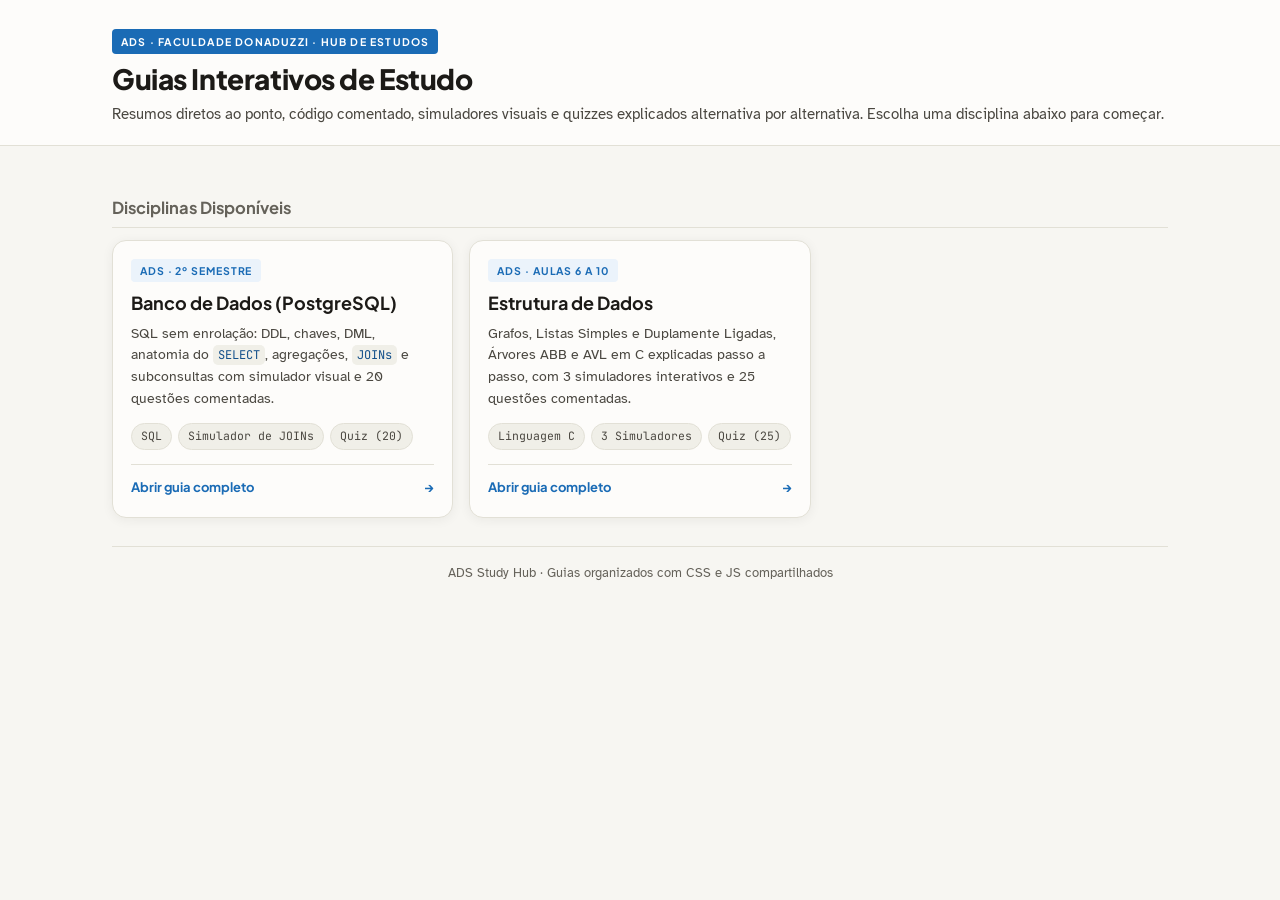
==== index.html @ 8c09e822 "Subindo o site" ====
<!doctype html>
<html lang="pt-BR">
  <head>
    <meta charset="UTF-8" />
    <meta name="viewport" content="width=device-width, initial-scale=1.0" />
    <title>ADS Study Hub — Guias de Estudos</title>
    <link
      href="https://fonts.googleapis.com/css2?family=Atkinson+Hyperlegible:ital,wght@0,400;0,700;1,400;1,700&family=JetBrains+Mono:wght@400;500;600&family=Plus+Jakarta+Sans:wght@500;600;700;800&display=swap"
      rel="stylesheet"
    />
    <link rel="stylesheet" href="assets/css/study-guide.css" />
  </head>
  <body>
    <div class="topbar">
      <div class="header">
        <div class="header-tag">ADS · Faculdade Donaduzzi · Hub de Estudos</div>
        <h1>Guias Interativos de Estudo</h1>
        <p>
          Resumos diretos ao ponto, código comentado, simuladores visuais e quizzes explicados alternativa por
          alternativa. Escolha uma disciplina abaixo para começar.
        </p>
      </div>
    </div>

    <div class="container">
      <div class="section-title">Disciplinas Disponíveis</div>

      <div class="hub-grid">
        <a class="hub-card" href="disciplinas/banco-de-dados.html">
          <span class="hub-card-tag">ADS · 2º Semestre</span>
          <h2>Banco de Dados (PostgreSQL)</h2>
          <p>
            SQL sem enrolação: DDL, chaves, DML, anatomia do <code>SELECT</code>, agregações, <code>JOINs</code> e
            subconsultas com simulador visual e 20 questões comentadas.
          </p>
          <div class="hub-tags">
            <span class="hub-tag">SQL</span>
            <span class="hub-tag">Simulador de JOINs</span>
            <span class="hub-tag">Quiz (20)</span>
          </div>
          <div class="hub-card-cta">
            <span>Abrir guia completo</span>
            <span>→</span>
          </div>
        </a>

        <a class="hub-card" href="disciplinas/estrutura-de-dados.html">
          <span class="hub-card-tag">ADS · Aulas 6 a 10</span>
          <h2>Estrutura de Dados</h2>
          <p>
            Grafos, Listas Simples e Duplamente Ligadas, Árvores ABB e AVL em C explicadas passo a passo, com 3
            simuladores interativos e 25 questões comentadas.
          </p>
          <div class="hub-tags">
            <span class="hub-tag">Linguagem C</span>
            <span class="hub-tag">3 Simuladores</span>
            <span class="hub-tag">Quiz (25)</span>
          </div>
          <div class="hub-card-cta">
            <span>Abrir guia completo</span>
            <span>→</span>
          </div>
        </a>

        <!--
          Para adicionar uma nova disciplina:
          1. Copie disciplinas/_template.html para disciplinas/nova-disciplina.html
          2. Duplique um bloco <a class="hub-card" href="disciplinas/nova-disciplina.html">...</a> aqui.
        -->
      </div>

      <footer class="hub-footer">
        ADS Study Hub · Guias organizados com CSS e JS compartilhados
      </footer>
    </div>
  </body>
</html>
---- assets/css/study-guide.css ----
:root {
  --bg: #f7f6f2;
  --surface: #fdfcfa;
  --surface2: #f0efe8;
  --border: #e2e0d6;
  --text: #1c1a17;
  --text2: #4a4740;
  --text3: #65625a;
  --accent: #1a6bb5;
  --accent-hover: #124f8a;
  --accent-soft: #ebf3fb;
  --blue: #1a6bb5;
  --blue-soft: #ebf3fb;
  --green: #0d7a5f;
  --green-soft: #ebf7f2;
  --green-text: #063d2f;
  --purple: #7c5fd4;
  --purple-soft: #f3f0fb;
  --amber: #e8a020;
  --amber-soft: #fef7e8;
  --amber-text: #6b4200;
  --error: #d64535;
  --error-soft: #fdf1f0;
  --error-text: #5c1a14;
  --shadow: 0 2px 12px rgba(28, 26, 23, 0.06);
  --radius: 14px;
  --radius-sm: 8px;
}

*,
*::before,
*::after {
  box-sizing: border-box;
  margin: 0;
  padding: 0;
}

html,
body {
  max-width: 100%;
  overflow-x: clip;
}

body {
  font-family: 'Atkinson Hyperlegible', sans-serif;
  background: var(--bg);
  color: var(--text);
  font-size: 15.5px;
  line-height: 1.65;
  min-height: 100vh;
  -webkit-text-size-adjust: 100%;
}

/* ====== MOBILE-FIRST HEADER & CONTAINER ====== */
.topbar {
  background: var(--surface);
  border-bottom: 1px solid var(--border);
}

.header {
  padding: 18px 14px 12px;
  max-width: 1120px;
  margin: 0 auto;
}

.header-top-row {
  display: flex;
  flex-wrap: wrap;
  align-items: center;
  gap: 8px 12px;
  margin-bottom: 8px;
}

.hub-back {
  display: inline-flex;
  align-items: center;
  gap: 5px;
  font-family: 'Plus Jakarta Sans', sans-serif;
  font-size: 12px;
  font-weight: 600;
  color: var(--text2);
  background: var(--surface2);
  border: 1px solid var(--border);
  border-radius: 6px;
  padding: 4px 10px;
  text-decoration: none;
  transition: all 0.16s;
}
.hub-back:hover {
  border-color: var(--accent);
  color: var(--accent);
  background: var(--accent-soft);
}

.header-tag {
  display: inline-block;
  background: var(--accent);
  color: #fff;
  font-family: 'Plus Jakarta Sans', sans-serif;
  font-size: 10.5px;
  font-weight: 700;
  letter-spacing: 1.2px;
  text-transform: uppercase;
  padding: 4px 9px;
  border-radius: 4px;
  margin-bottom: 8px;
}

.header-top-row .header-tag {
  margin-bottom: 0;
}

.header h1 {
  font-family: 'Plus Jakarta Sans', sans-serif;
  font-weight: 800;
  letter-spacing: -0.015em;
  font-size: 22px;
  color: var(--text);
  line-height: 1.2;
}

.header p {
  color: var(--text2);
  margin-top: 6px;
  font-size: 14px;
}

.container {
  max-width: 1120px;
  margin: 0 auto;
  padding: 14px 14px 48px;
}

.nav-container {
  max-width: 1120px;
  margin: 0 auto;
  padding: 0 14px 12px;
}

/* ====== HUB (PÁGINA INICIAL) ====== */
.hub-grid {
  display: grid;
  grid-template-columns: 1fr;
  gap: 14px;
  margin-top: 8px;
}

.hub-card {
  display: flex;
  flex-direction: column;
  background: var(--surface);
  border: 1px solid var(--border);
  border-radius: var(--radius);
  padding: 18px;
  box-shadow: var(--shadow);
  text-decoration: none;
  color: inherit;
  transition: transform 0.16s, border-color 0.16s, box-shadow 0.16s;
  min-width: 0;
}
.hub-card:hover {
  transform: translateY(-2px);
  border-color: var(--accent);
  box-shadow: 0 6px 20px rgba(26, 107, 181, 0.1);
}

.hub-card-tag {
  display: inline-block;
  align-self: flex-start;
  font-family: 'Plus Jakarta Sans', sans-serif;
  font-size: 10.5px;
  font-weight: 700;
  letter-spacing: 0.9px;
  text-transform: uppercase;
  padding: 3px 9px;
  border-radius: 4px;
  background: var(--accent-soft);
  color: var(--accent);
  margin-bottom: 10px;
}

.hub-card h2 {
  font-family: 'Plus Jakarta Sans', sans-serif;
  font-weight: 700;
  font-size: 18px;
  line-height: 1.25;
  color: var(--text);
  margin-bottom: 8px;
}

.hub-card p {
  font-size: 14px;
  color: var(--text2);
  line-height: 1.55;
  flex: 1;
}

.hub-tags {
  display: flex;
  flex-wrap: wrap;
  gap: 6px;
  margin-top: 14px;
}

.hub-tag {
  font-family: 'JetBrains Mono', monospace;
  font-size: 11.5px;
  color: var(--text2);
  background: var(--surface2);
  border: 1px solid var(--border);
  border-radius: 999px;
  padding: 3px 9px;
}

.hub-card-cta {
  margin-top: 14px;
  padding-top: 12px;
  border-top: 1px solid var(--border);
  font-family: 'Plus Jakarta Sans', sans-serif;
  font-size: 13px;
  font-weight: 700;
  color: var(--accent);
  display: flex;
  justify-content: space-between;
  align-items: center;
}

.hub-footer {
  margin-top: 28px;
  padding-top: 16px;
  border-top: 1px solid var(--border);
  font-size: 13px;
  color: var(--text3);
  text-align: center;
}

/* ====== ABAS PRINCIPAIS ====== */
.tabs {
  display: grid;
  grid-template-columns: 1fr 1fr;
  gap: 6px;
}

.tab-btn {
  background: var(--surface2);
  border: 1px solid var(--border);
  border-radius: var(--radius-sm);
  min-height: 44px;
  padding: 9px 10px;
  font-family: 'Plus Jakarta Sans', sans-serif;
  font-size: 13.5px;
  font-weight: 600;
  color: var(--text2);
  cursor: pointer;
  transition: all 0.18s;
  text-align: center;
}
.tab-btn:hover {
  color: var(--text);
  border-color: var(--text3);
}
.tab-btn.active {
  background: var(--accent);
  border-color: var(--accent);
  color: #fff;
}

.tab-panel {
  display: none;
  animation: fadeIn 0.2s ease;
}
.tab-panel.active {
  display: block;
}

/* ====== SUB-ABAS ====== */
.subtabs {
  display: flex;
  flex-wrap: nowrap;
  overflow-x: auto;
  -webkit-overflow-scrolling: touch;
  scroll-snap-type: x proximity;
  gap: 8px;
  margin-bottom: 16px;
  padding-bottom: 4px;
  scrollbar-width: none;
}
.subtabs::-webkit-scrollbar {
  display: none;
}

.subtab-btn {
  flex: 0 0 auto;
  scroll-snap-align: start;
  background: var(--surface);
  border: 1px solid var(--border);
  border-radius: 999px;
  min-height: 40px;
  padding: 7px 14px;
  font-family: 'Plus Jakarta Sans', sans-serif;
  font-size: 13px;
  font-weight: 500;
  color: var(--text2);
  cursor: pointer;
  white-space: nowrap;
  transition: all 0.18s;
}
.subtab-btn:hover {
  border-color: var(--accent);
  color: var(--accent);
}
.subtab-btn.active {
  background: var(--accent);
  border-color: var(--accent);
  color: #fff;
  font-weight: 600;
}

.subpanel {
  display: none;
  animation: fadeIn 0.2s ease;
}
.subpanel.active {
  display: block;
}

@keyframes fadeIn {
  from {
    opacity: 0;
    transform: translateY(5px);
  }
  to {
    opacity: 1;
    transform: translateY(0);
  }
}

/* ====== CARDS ====== */
.card {
  background: var(--surface);
  border: 1px solid var(--border);
  border-radius: var(--radius);
  padding: 16px;
  margin-bottom: 16px;
  box-shadow: var(--shadow);
  min-width: 0;
}

.card h2 {
  font-family: 'Plus Jakarta Sans', sans-serif;
  font-weight: 700;
  letter-spacing: -0.01em;
  font-size: 19px;
  margin-bottom: 10px;
  color: var(--text);
  line-height: 1.25;
}

.card h3 {
  font-family: 'Plus Jakarta Sans', sans-serif;
  font-size: 15px;
  font-weight: 700;
  margin: 16px 0 8px;
  color: var(--text);
}

.card p,
.card li {
  color: var(--text2);
  line-height: 1.65;
  overflow-wrap: anywhere;
}
.card ul,
.card ol {
  padding-left: 18px;
  margin-top: 8px;
}
.card li {
  margin-bottom: 6px;
}

/* ====== CODE & SYNTAX HIGHLIGHT ====== */
code {
  font-family: 'JetBrains Mono', monospace;
  font-size: 0.86em;
  background: var(--surface2);
  padding: 2px 5px;
  border-radius: 5px;
  color: #124f8a;
  overflow-wrap: anywhere;
}

.code-block {
  background: #1e1c18;
  color: #e8e4da;
  border-radius: var(--radius-sm);
  padding: 12px 14px;
  margin: 12px 0;
  overflow-x: auto;
  -webkit-overflow-scrolling: touch;
  font-family: 'JetBrains Mono', monospace;
  font-size: 12.5px;
  line-height: 1.58;
  border: 1px solid #3a3830;
  max-width: 100%;
}
.code-block code {
  background: transparent;
  color: inherit;
  padding: 0;
  font-size: inherit;
  overflow-wrap: normal;
  white-space: pre;
}

.tok-kw,
.sql-kw,
.c-kw {
  color: #7ec8e3;
  font-weight: 600;
}
.tok-type,
.c-type {
  color: #c5a3ff;
  font-weight: 600;
}
.tok-str,
.sql-str,
.c-str {
  color: #a8d8a8;
}
.tok-num,
.sql-num,
.c-num {
  color: #f5c97a;
}
.tok-null,
.sql-null,
.c-null {
  color: #e8a060;
  font-weight: 600;
}
.tok-com,
.sql-com,
.c-com {
  color: #9a968b;
  font-style: italic;
}

/* ====== CAIXAS DIDÁTICAS ====== */
.box {
  border-radius: var(--radius-sm);
  padding: 12px 14px;
  margin: 14px 0;
  display: flex;
  gap: 10px;
  align-items: flex-start;
  min-width: 0;
}
.box-icon {
  font-size: 18px;
  flex-shrink: 0;
  margin-top: 1px;
}
.box-content {
  flex: 1;
  min-width: 0;
}
.box-label {
  font-size: 10px;
  font-weight: 700;
  letter-spacing: 1.1px;
  text-transform: uppercase;
  margin-bottom: 3px;
}
.box p,
.box li {
  font-size: 14px;
  line-height: 1.6;
}
.box ul {
  margin-top: 4px;
  padding-left: 16px;
}

.box-conceito {
  background: var(--blue-soft);
  border-left: 3px solid var(--blue);
}
.box-conceito .box-label {
  color: #0c3a68;
}

.box-analogia {
  background: var(--green-soft);
  border-left: 3px solid var(--green);
}
.box-analogia .box-label {
  color: var(--green-text);
}

.box-pegadinha {
  background: var(--error-soft);
  border-left: 3px solid var(--error);
}
.box-pegadinha .box-label {
  color: var(--error-text);
}

.box-dica {
  background: var(--amber-soft);
  border-left: 3px solid var(--amber);
}
.box-dica .box-label {
  color: var(--amber-text);
}

/* ====== GRIDS (MOBILE: 1 COLUNA) ====== */
.grid-2,
.grid-3,
.grid-4 {
  display: grid;
  grid-template-columns: 1fr;
  gap: 12px;
  margin: 14px 0;
}

.mini-card {
  background: var(--surface2);
  border-radius: var(--radius-sm);
  padding: 14px;
  border: 1px solid var(--border);
  min-width: 0;
}
.mini-card h4 {
  font-size: 13.5px;
  font-weight: 700;
  margin-bottom: 6px;
  color: var(--text);
}
.mini-card p,
.mini-card li {
  font-size: 13.5px;
  color: var(--text2);
}

/* ====== DIAGRAMA SVG & VISUALIZADORES ====== */
.diagram-wrap {
  background: #faf9f5;
  border: 1px solid var(--border);
  border-radius: var(--radius-sm);
  padding: 12px;
  margin: 12px 0;
  overflow-x: auto;
  text-align: center;
}
.diagram-wrap svg {
  max-width: 100%;
  height: auto;
  display: inline-block;
}
.diagram-wrap.scrollable-svg svg {
  max-width: none;
}
.diagram-caption {
  font-size: 12.5px;
  color: var(--text3);
  margin-top: 6px;
  text-align: center;
}

/* ====== TABELAS RESPONSIVAS ====== */
.table-scroll {
  width: 100%;
  overflow-x: auto;
  -webkit-overflow-scrolling: touch;
  margin: 12px 0;
  border-radius: var(--radius-sm);
  border: 1px solid var(--border);
}

.resumo-table {
  width: 100%;
  min-width: 460px;
  border-collapse: collapse;
  background: var(--surface);
}
.resumo-table th {
  background: var(--text);
  color: #fff;
  padding: 9px 12px;
  text-align: left;
  font-size: 12.5px;
  font-weight: 600;
}
.resumo-table td {
  padding: 9px 12px;
  font-size: 13px;
  color: var(--text2);
  border-bottom: 1px solid var(--border);
  vertical-align: top;
}
.resumo-table tr:last-child td {
  border-bottom: none;
}
.resumo-table tr:nth-child(even) td {
  background: var(--surface2);
}

.data-tables {
  display: flex;
  flex-direction: column;
  gap: 12px;
  margin: 12px 0;
}
.data-wrap {
  width: 100%;
  min-width: 0;
  overflow-x: auto;
  -webkit-overflow-scrolling: touch;
}
.data-table {
  width: 100%;
  border-collapse: collapse;
  font-size: 12.5px;
  background: var(--surface);
  border: 1px solid var(--border);
  border-radius: var(--radius-sm);
  overflow: hidden;
}
.data-table caption {
  text-align: left;
  font-size: 11.5px;
  font-weight: 700;
  text-transform: uppercase;
  letter-spacing: 0.7px;
  color: var(--blue);
  margin-bottom: 5px;
}
.data-table th {
  background: var(--surface2);
  color: var(--text);
  font-weight: 700;
  padding: 6px 9px;
  text-align: left;
  border-bottom: 1px solid var(--border);
  white-space: nowrap;
}
.data-table td {
  padding: 6px 9px;
  border-bottom: 1px solid var(--border);
  color: var(--text2);
  white-space: nowrap;
}
.data-table tr:last-child td {
  border-bottom: none;
}
.is-null {
  color: var(--accent) !important;
  font-style: italic;
  font-weight: 600;
  background: var(--accent-soft);
}

.matrix-table {
  border-collapse: collapse;
  margin: 0 auto;
  font-family: 'JetBrains Mono', monospace;
  font-size: 13px;
  background: var(--surface);
}
.matrix-table th,
.matrix-table td {
  border: 1px solid var(--border);
  width: 36px;
  height: 34px;
  text-align: center;
}
.matrix-table th {
  background: var(--surface2);
  color: var(--text);
  font-weight: 700;
}
.matrix-table td.one {
  background: var(--blue-soft);
  color: var(--blue);
  font-weight: 700;
}
.matrix-table td.diag {
  background: var(--amber-soft);
  color: var(--amber-text);
  font-weight: 700;
}

/* ====== RESUMO & BADGES ====== */
.section-title {
  font-family: 'Plus Jakarta Sans', sans-serif;
  font-weight: 700;
  font-size: 16.5px;
  color: var(--text3);
  border-bottom: 1px solid var(--border);
  padding-bottom: 6px;
  margin: 22px 0 12px;
}

.badge {
  display: inline-block;
  padding: 2px 8px;
  border-radius: 999px;
  font-size: 11.5px;
  font-weight: 700;
  font-family: 'JetBrains Mono', monospace;
}
.badge-green {
  background: var(--green-soft);
  color: var(--green-text);
}
.badge-amber {
  background: var(--amber-soft);
  color: var(--amber-text);
}
.badge-red {
  background: var(--error-soft);
  color: var(--error-text);
}

.flow-grid {
  display: grid;
  grid-template-columns: 1fr 1fr;
  gap: 8px;
  margin: 12px 0;
}
.flow-step {
  border-radius: var(--radius-sm);
  padding: 9px 12px;
  font-size: 13px;
  font-weight: 700;
  display: flex;
  align-items: center;
  gap: 8px;
  border: 1px solid;
}
.flow-num {
  width: 22px;
  height: 22px;
  border-radius: 50%;
  display: inline-flex;
  align-items: center;
  justify-content: center;
  font-size: 11.5px;
  color: #fff;
  flex-shrink: 0;
}

/* ====== SIMULADOR DE JOINS ====== */
.join-controls {
  display: grid;
  grid-template-columns: 1fr 1fr;
  gap: 8px;
  margin: 14px 0;
}
.join-btn {
  background: var(--surface2);
  border: 1px solid var(--border);
  border-radius: var(--radius-sm);
  min-height: 44px;
  padding: 8px 12px;
  font-family: 'Plus Jakarta Sans', sans-serif;
  font-size: 13px;
  font-weight: 600;
  color: var(--text2);
  cursor: pointer;
  transition: all 0.18s;
}
.join-btn:hover {
  border-color: var(--blue);
  color: var(--blue);
}
.join-btn.active {
  background: var(--blue);
  border-color: var(--blue);
  color: #fff;
}
.join-explain {
  background: var(--blue-soft);
  border-left: 3px solid var(--blue);
  border-radius: var(--radius-sm);
  padding: 12px 14px;
  font-size: 13.5px;
  color: var(--text);
  margin-top: 12px;
}

/* ====== SIMULADORES INTERATIVOS ====== */
.sim-controls {
  display: flex;
  flex-wrap: wrap;
  gap: 8px;
  margin: 12px 0;
  align-items: center;
}
.sim-input {
  height: 40px;
  padding: 0 12px;
  border: 1px solid var(--border);
  border-radius: var(--radius-sm);
  background: var(--surface);
  font-family: 'JetBrains Mono', monospace;
  font-size: 14px;
  width: 110px;
  color: var(--text);
}
.sim-btn {
  background: var(--surface2);
  border: 1px solid var(--border);
  border-radius: var(--radius-sm);
  min-height: 40px;
  padding: 7px 13px;
  font-family: 'Plus Jakarta Sans', sans-serif;
  font-size: 13px;
  font-weight: 600;
  color: var(--text2);
  cursor: pointer;
  transition: all 0.16s;
}
.sim-btn:hover {
  border-color: var(--blue);
  color: var(--blue);
}
.sim-btn.primary {
  background: var(--blue);
  border-color: var(--blue);
  color: #fff;
}
.sim-btn.primary:hover {
  background: var(--accent-hover);
}
.sim-btn.danger {
  background: var(--error-soft);
  border-color: #ebc2bd;
  color: var(--error-text);
}
.sim-btn.active {
  background: var(--green);
  border-color: var(--green);
  color: #fff;
}
.sim-log {
  background: var(--blue-soft);
  border-left: 3px solid var(--blue);
  border-radius: var(--radius-sm);
  padding: 11px 14px;
  font-size: 13.5px;
  color: var(--text);
  margin-top: 10px;
}
.pill-row {
  display: flex;
  flex-wrap: wrap;
  gap: 8px;
  margin-top: 10px;
}
.pill {
  background: var(--surface2);
  border: 1px solid var(--border);
  border-radius: 999px;
  padding: 4px 11px;
  font-size: 12.5px;
  font-family: 'JetBrains Mono', monospace;
  color: var(--text);
}

/* ====== VISUALIZADOR DE LISTA LIGADA ====== */
.ll-stage {
  display: flex;
  flex-wrap: wrap;
  align-items: center;
  gap: 8px;
  padding: 16px;
  background: #faf9f5;
  border: 1px solid var(--border);
  border-radius: var(--radius-sm);
  min-height: 110px;
  overflow-x: auto;
}
.ll-ptr-badge {
  background: var(--purple-soft);
  border: 1px solid #c9bdf0;
  color: #462f8c;
  border-radius: 6px;
  padding: 5px 9px;
  font-family: 'JetBrains Mono', monospace;
  font-size: 12px;
  font-weight: 700;
}
.ll-node {
  display: inline-flex;
  border: 2px solid var(--blue);
  border-radius: 8px;
  overflow: hidden;
  background: #fff;
  font-family: 'JetBrains Mono', monospace;
  font-size: 12.5px;
  box-shadow: 0 1px 4px rgba(0, 0, 0, 0.05);
}
.ll-cell {
  padding: 7px 10px;
  border-right: 1px solid var(--border);
  display: flex;
  flex-direction: column;
  align-items: center;
}
.ll-cell:last-child {
  border-right: none;
}
.ll-cell small {
  font-size: 9px;
  text-transform: uppercase;
  color: var(--text3);
  margin-bottom: 2px;
}
.ll-cell.val {
  font-weight: 700;
  color: var(--text);
  background: var(--blue-soft);
}
.ll-arrow {
  font-weight: 700;
  color: var(--blue);
  font-size: 16px;
}
.ll-null {
  font-family: 'JetBrains Mono', monospace;
  font-size: 12px;
  font-weight: 700;
  color: var(--amber-text);
  background: var(--amber-soft);
  border: 1px dashed var(--amber);
  border-radius: 6px;
  padding: 5px 9px;
}

/* ====== QUIZ ====== */
.score-bar {
  background: var(--surface);
  border: 1px solid var(--border);
  border-radius: var(--radius);
  padding: 16px;
  margin-bottom: 16px;
  box-shadow: var(--shadow);
}
.score-top {
  display: flex;
  flex-direction: column;
  align-items: flex-start;
  gap: 12px;
}
.score-stats {
  display: flex;
  align-items: center;
  gap: 14px;
}
.score-display {
  font-family: 'Plus Jakarta Sans', sans-serif;
  font-weight: 800;
  font-size: 32px;
  color: var(--accent);
  line-height: 1;
}
.score-label {
  font-size: 13px;
  color: var(--text2);
}
.progress-track {
  width: 100%;
  height: 8px;
  background: var(--surface2);
  border-radius: 999px;
  overflow: hidden;
  margin-top: 12px;
}
.progress-fill {
  height: 100%;
  width: 0%;
  background: linear-gradient(90deg, var(--blue), var(--green));
  transition: width 0.3s ease;
}

.reset-btn {
  width: 100%;
  min-height: 44px;
  background: var(--text);
  color: #fff;
  border: none;
  padding: 10px 16px;
  border-radius: var(--radius-sm);
  font-family: 'Plus Jakarta Sans', sans-serif;
  font-size: 13.5px;
  font-weight: 600;
  cursor: pointer;
  transition: opacity 0.2s;
}
.reset-btn:hover {
  opacity: 0.85;
}

.quiz-q {
  background: var(--surface);
  border: 1px solid var(--border);
  border-radius: var(--radius);
  padding: 16px;
  margin-bottom: 16px;
  box-shadow: var(--shadow);
  min-width: 0;
}
.quiz-q-header {
  display: flex;
  justify-content: space-between;
  align-items: center;
  gap: 8px;
  margin-bottom: 8px;
  flex-wrap: wrap;
}
.q-num {
  font-size: 11px;
  font-weight: 700;
  color: var(--accent);
  letter-spacing: 0.9px;
  text-transform: uppercase;
}
.q-topic {
  font-size: 11px;
  font-weight: 600;
  color: var(--blue);
  background: var(--blue-soft);
  padding: 3px 9px;
  border-radius: 999px;
}
.q-text {
  font-size: 15px;
  font-weight: 600;
  color: var(--text);
  margin-bottom: 10px;
  line-height: 1.5;
}

.quiz-options {
  display: flex;
  flex-direction: column;
  gap: 8px;
  margin-top: 10px;
}
.opt-btn {
  background: var(--surface2);
  border: 1px solid var(--border);
  border-radius: var(--radius-sm);
  min-height: 44px;
  padding: 10px 12px;
  font-family: 'Atkinson Hyperlegible', sans-serif;
  font-size: 13.5px;
  color: var(--text2);
  cursor: pointer;
  text-align: left;
  transition: all 0.16s;
  display: flex;
  gap: 9px;
  align-items: flex-start;
  width: 100%;
}
.opt-btn > span:last-child {
  flex: 1;
  min-width: 0;
  overflow-wrap: anywhere;
}
.opt-letter {
  font-weight: 700;
  color: var(--text);
  min-width: 18px;
  flex-shrink: 0;
}
.opt-btn:hover:not(:disabled) {
  border-color: var(--blue);
  color: var(--blue);
  background: var(--blue-soft);
}
.opt-btn.correct {
  background: var(--green-soft);
  border-color: var(--green);
  color: var(--green);
  font-weight: 600;
}
.opt-btn.correct .opt-letter {
  color: var(--green);
}
.opt-btn.wrong {
  background: var(--error-soft);
  border-color: var(--error);
  color: var(--error-text);
}
.opt-btn.wrong .opt-letter {
  color: var(--error-text);
}
.opt-btn:disabled {
  cursor: default;
}

.feedback {
  display: none;
  margin-top: 12px;
  padding: 14px;
  border-radius: var(--radius-sm);
  font-size: 13.5px;
  line-height: 1.6;
}
.feedback.show {
  display: block;
}
.feedback.certo {
  background: var(--green-soft);
  border-left: 3px solid var(--green);
  color: var(--green-text);
}
.feedback.errado {
  background: var(--error-soft);
  border-left: 3px solid var(--error);
  color: var(--error-text);
}

.wrong-reasons {
  margin-top: 10px;
  padding-top: 10px;
  border-top: 1px dashed rgba(0, 0, 0, 0.15);
}
.wrong-reasons h5 {
  font-size: 11.5px;
  text-transform: uppercase;
  letter-spacing: 0.6px;
  margin-bottom: 6px;
  color: var(--text);
}
.wrong-reasons ul {
  padding-left: 16px;
  margin: 0;
}
.wrong-reasons li {
  font-size: 13px;
  margin-bottom: 5px;
  color: var(--text2);
  overflow-wrap: anywhere;
}

.fb-details {
  margin-top: 10px;
}
.fb-details summary {
  cursor: pointer;
  font-size: 13px;
  font-weight: 600;
  color: var(--green);
  padding: 4px 0;
}

.q-actions {
  display: flex;
  justify-content: flex-end;
  margin-top: 10px;
}
.redo-btn {
  background: none;
  border: 1px solid var(--border);
  border-radius: var(--radius-sm);
  min-height: 40px;
  padding: 6px 14px;
  font-family: 'Plus Jakarta Sans', sans-serif;
  font-size: 12.5px;
  font-weight: 500;
  color: var(--text2);
  cursor: pointer;
}
.redo-btn:hover {
  border-color: var(--text);
  color: var(--text);
}

/* ====== BREAKPOINTS TABLET & DESKTOP (MOBILE-FIRST) ====== */
@media (min-width: 640px) {
  body {
    font-size: 16px;
  }
  .header {
    padding: 24px 24px 16px;
  }
  .header h1 {
    font-size: 26px;
  }
  .header p {
    font-size: 15px;
  }
  .nav-container {
    padding: 0 24px;
  }
  .container {
    padding: 24px 24px 56px;
  }
  .hub-grid {
    grid-template-columns: repeat(2, 1fr);
    gap: 16px;
  }
  .tabs {
    display: flex;
    gap: 4px;
    border-bottom: 2px solid var(--border);
    padding-top: 4px;
  }
  .tab-btn {
    background: none;
    border: none;
    border-radius: var(--radius-sm) var(--radius-sm) 0 0;
    padding: 10px 20px;
    font-size: 14px;
    font-weight: 500;
    color: var(--text3);
    border-bottom: 2px solid transparent;
    margin-bottom: -2px;
  }
  .tab-btn:hover {
    background: var(--surface2);
    color: var(--text);
  }
  .tab-btn.active {
    background: none;
    color: var(--accent);
    border-bottom-color: var(--accent);
    font-weight: 600;
  }
  .subtabs {
    flex-wrap: wrap;
    overflow-x: visible;
    margin-bottom: 22px;
    padding-bottom: 0;
  }
  .card,
  .quiz-q {
    padding: 22px 24px;
    margin-bottom: 20px;
  }
  .card h2 {
    font-size: 21px;
  }
  .box {
    padding: 15px 18px;
    gap: 12px;
  }
  .grid-2,
  .grid-4 {
    grid-template-columns: 1fr 1fr;
    gap: 14px;
  }
  .data-tables {
    flex-direction: row;
    flex-wrap: wrap;
  }
  .data-wrap {
    flex: 1;
    min-width: 240px;
  }
  .flow-grid {
    grid-template-columns: repeat(3, 1fr);
  }
  .join-controls {
    display: flex;
    flex-wrap: wrap;
  }
  .join-btn {
    min-height: 40px;
  }
  .score-top {
    flex-direction: row;
    align-items: center;
  }
  .reset-btn {
    width: auto;
    margin-left: auto;
  }
  .code-block {
    font-size: 13.5px;
    padding: 14px 18px;
  }
}

@media (min-width: 900px) {
  .header {
    padding: 28px 32px 18px;
  }
  .header h1 {
    font-size: 28px;
  }
  .nav-container {
    padding: 0 32px;
  }
  .container {
    padding: 26px 32px 64px;
  }
  .hub-grid {
    grid-template-columns: repeat(3, 1fr);
  }
  .grid-3 {
    grid-template-columns: repeat(3, 1fr);
  }
  .grid-4 {
    grid-template-columns: repeat(4, 1fr);
  }
  .flow-grid {
    grid-template-columns: repeat(6, 1fr);
  }
}
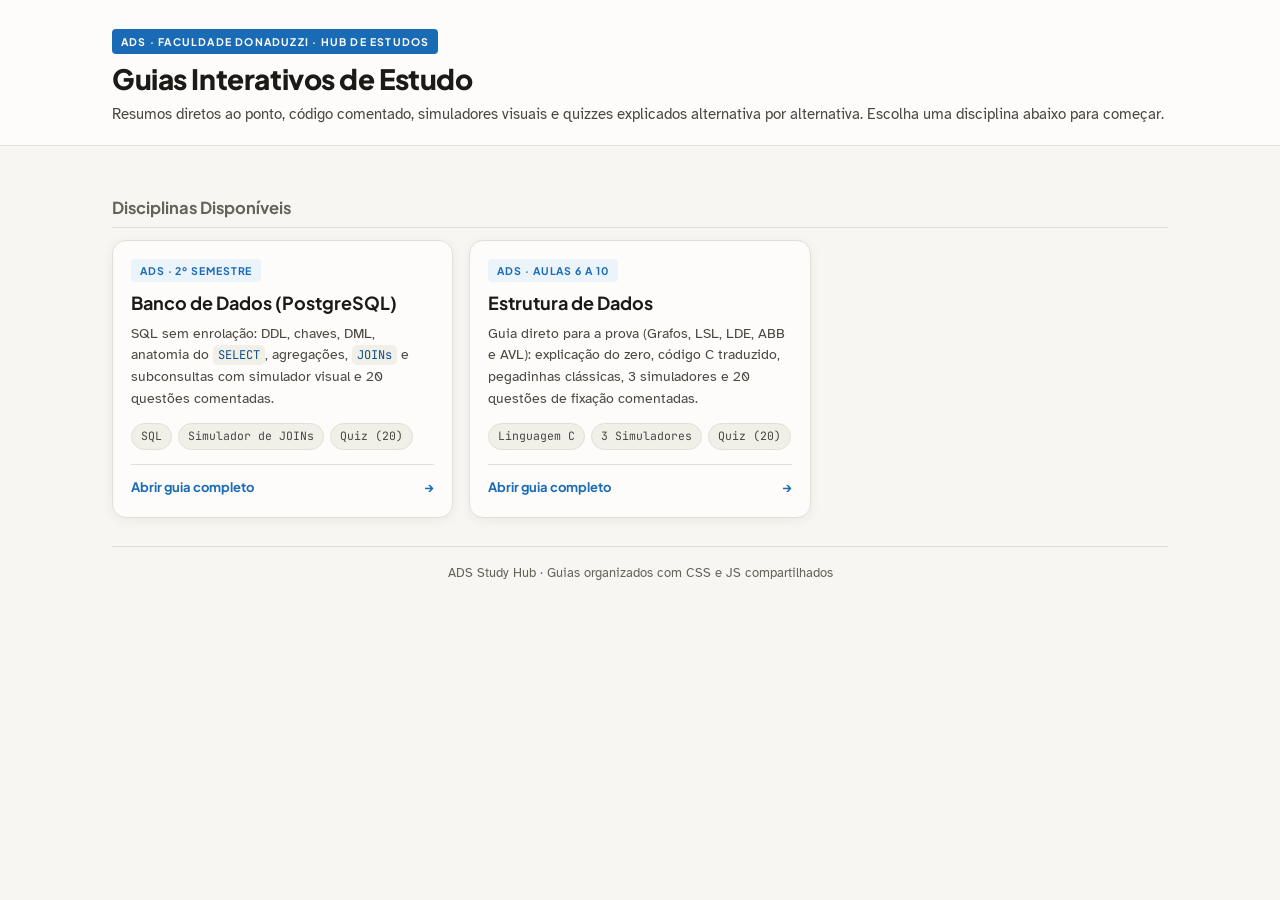
==== commit 3c23ebd4: "Atualizando o site" ====
--- a/index.html
+++ b/index.html
@@ -48,13 +48,13 @@
           <span class="hub-card-tag">ADS · Aulas 6 a 10</span>
           <h2>Estrutura de Dados</h2>
           <p>
-            Grafos, Listas Simples e Duplamente Ligadas, Árvores ABB e AVL em C explicadas passo a passo, com 3
-            simuladores interativos e 25 questões comentadas.
+            Guia direto para a prova (Grafos, LSL, LDE, ABB e AVL): explicação do zero, código C traduzido,
+            pegadinhas clássicas, 3 simuladores e 20 questões de fixação comentadas.
           </p>
           <div class="hub-tags">
             <span class="hub-tag">Linguagem C</span>
             <span class="hub-tag">3 Simuladores</span>
-            <span class="hub-tag">Quiz (25)</span>
+            <span class="hub-tag">Quiz (20)</span>
           </div>
           <div class="hub-card-cta">
             <span>Abrir guia completo</span>
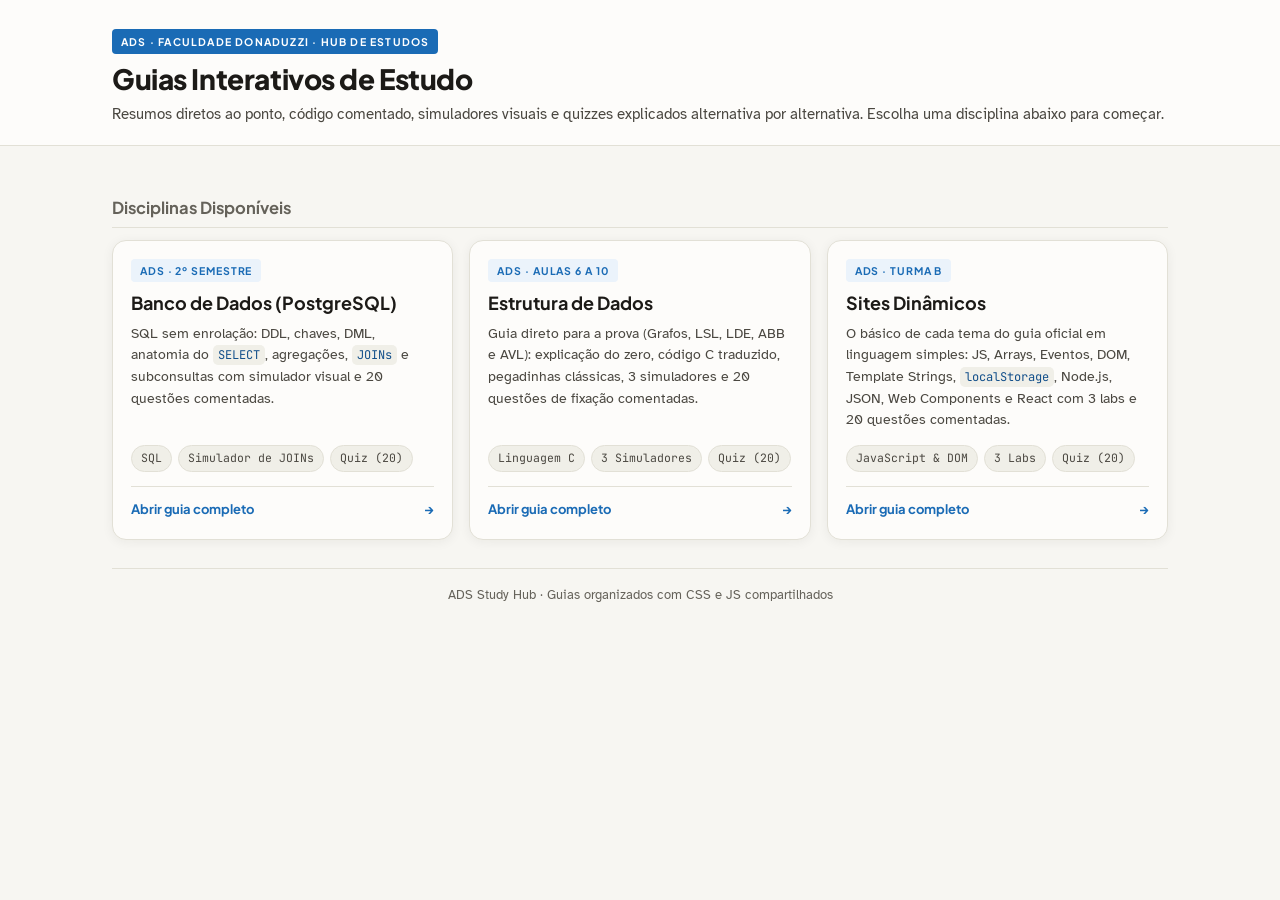
==== commit dc179902: "Adicionando nova disciplina" ====
--- a/index.html
+++ b/index.html
@@ -62,6 +62,24 @@
           </div>
         </a>
 
+        <a class="hub-card" href="disciplinas/sites-dinamicos.html">
+          <span class="hub-card-tag">ADS · Turma B</span>
+          <h2>Sites Dinâmicos</h2>
+          <p>
+            O básico de cada tema do guia oficial em linguagem simples: JS, Arrays, Eventos, DOM, Template Strings,
+            <code>localStorage</code>, Node.js, JSON, Web Components e React com 3 labs e 20 questões comentadas.
+          </p>
+          <div class="hub-tags">
+            <span class="hub-tag">JavaScript &amp; DOM</span>
+            <span class="hub-tag">3 Labs</span>
+            <span class="hub-tag">Quiz (20)</span>
+          </div>
+          <div class="hub-card-cta">
+            <span>Abrir guia completo</span>
+            <span>→</span>
+          </div>
+        </a>
+
         <!--
           Para adicionar uma nova disciplina:
           1. Copie disciplinas/_template.html para disciplinas/nova-disciplina.html
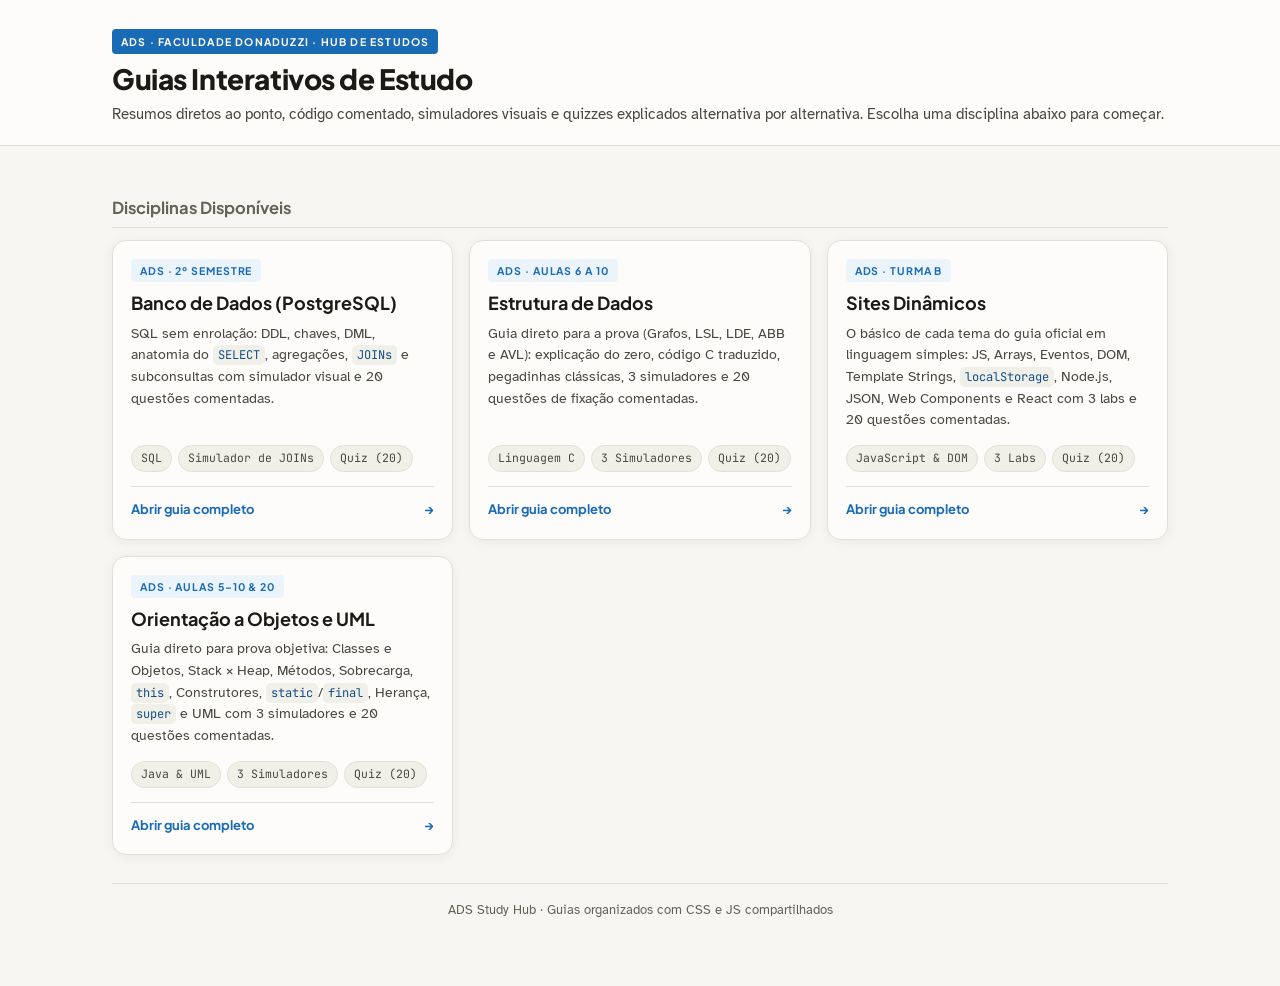
==== commit 9aecfe46: "Add hub card for UML and Object Orientation guide Added a new hub card for 'Orientação a Objetos e U" ====
--- a/index.html
+++ b/index.html
@@ -80,6 +80,25 @@
           </div>
         </a>
 
+        <a class="hub-card" href="disciplinas/orientacao-a-objetos-uml.html">
+          <span class="hub-card-tag">ADS · Aulas 5–10 &amp; 20</span>
+          <h2>Orientação a Objetos e UML</h2>
+          <p>
+            Guia direto para prova objetiva: Classes e Objetos, Stack × Heap, Métodos, Sobrecarga, <code>this</code>,
+            Construtores, <code>static</code>/<code>final</code>, Herança, <code>super</code> e UML com 3 simuladores e
+            20 questões comentadas.
+          </p>
+          <div class="hub-tags">
+            <span class="hub-tag">Java &amp; UML</span>
+            <span class="hub-tag">3 Simuladores</span>
+            <span class="hub-tag">Quiz (20)</span>
+          </div>
+          <div class="hub-card-cta">
+            <span>Abrir guia completo</span>
+            <span>→</span>
+          </div>
+        </a>
+
         <!--
           Para adicionar uma nova disciplina:
           1. Copie disciplinas/_template.html para disciplinas/nova-disciplina.html
